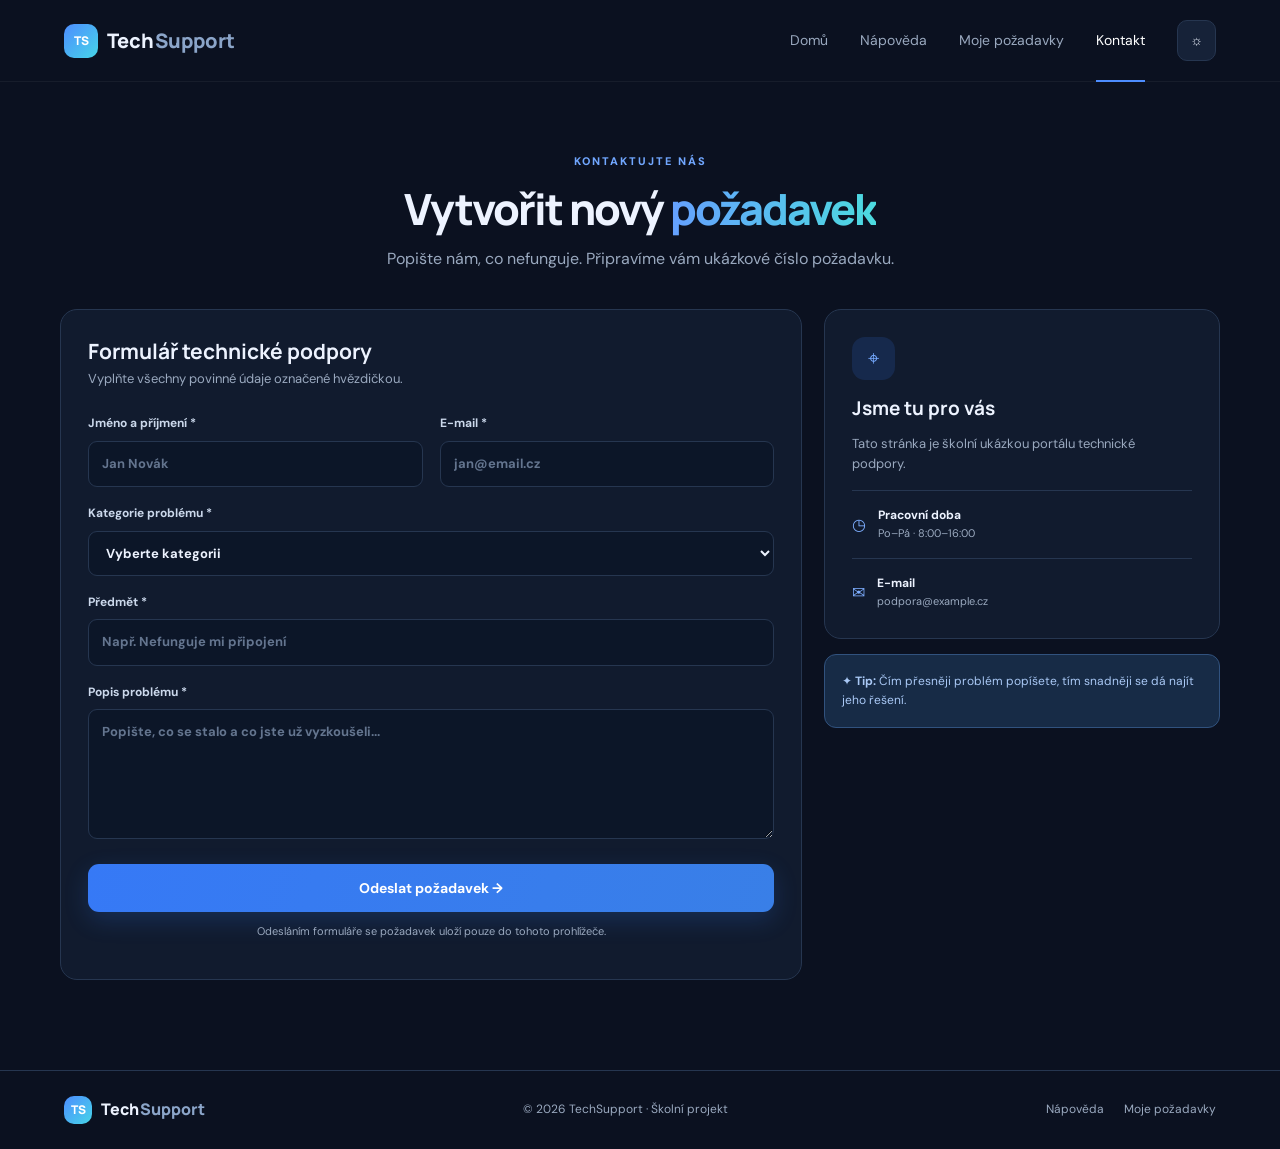
==== contact.html @ 4f9859d1 "Add files via upload" ====
<!DOCTYPE html>
<html lang="cs">
<head>
    <meta charset="UTF-8">
    <meta name="viewport" content="width=device-width, initial-scale=1.0">
    <title>Kontakt | TechSupport</title>
    <link rel="stylesheet" href="css/style.css">
    <script src="js/main.js" defer></script>
    <script src="js/contact.js" defer></script>
</head>
<body>

<header class="topbar">
    <a href="index.html" class="logo">
        <span class="logo-icon">TS</span>
        Tech<span>Support</span>
    </a>

    <button class="menu-toggle" aria-label="Otevřít menu">☰</button>

    <nav class="nav">
        <a href="index.html">Domů</a>
        <a href="help.html">Nápověda</a>
        <a href="tickets.html">Moje požadavky</a>
        <a href="contact.html" class="active">Kontakt</a>
        <button class="theme-toggle">☼</button>
    </nav>
</header>

<main class="page-main">

    <section class="page-hero compact">
        <span class="eyebrow">KONTAKTUJTE NÁS</span>
        <h1>Vytvořit nový <span>požadavek</span></h1>
        <p>
            Popište nám, co nefunguje. Připravíme vám ukázkové číslo požadavku.
        </p>
    </section>

    <div class="contact-layout">

        <form id="contact-form" class="form-card">

            <h2>Formulář technické podpory</h2>
            <p class="form-intro">
                Vyplňte všechny povinné údaje označené hvězdičkou.
            </p>

            <div class="form-grid">

                <label>
                    Jméno a příjmení *
                    <input
                        type="text"
                        name="name"
                        placeholder="Jan Novák"
                        maxlength="60"
                        required
                    >
                </label>

                <label>
                    E-mail *
                    <input
                        type="email"
                        name="email"
                        placeholder="jan@email.cz"
                        required
                    >
                </label>

                <label class="full">
                    Kategorie problému *
                    <select name="category" required>
                        <option value="">Vyberte kategorii</option>
                        <option>Hardware</option>
                        <option>Software</option>
                        <option>Internet a síť</option>
                        <option>Ostatní</option>
                    </select>
                </label>

                <label class="full">
                    Předmět *
                    <input
                        type="text"
                        name="subject"
                        placeholder="Např. Nefunguje mi připojení"
                        maxlength="100"
                        required
                    >
                </label>

                <label class="full">
                    Popis problému *
                    <textarea
                        name="message"
                        rows="5"
                        placeholder="Popište, co se stalo a co jste už vyzkoušeli..."
                        maxlength="1000"
                        required
                    ></textarea>
                </label>

            </div>

            <button type="submit" class="btn primary submit-btn">
                Odeslat požadavek →
            </button>

            <p class="form-footnote">
                Odesláním formuláře se požadavek uloží pouze do tohoto prohlížeče.
            </p>

            <div id="form-success" class="success-message" role="status" hidden></div>

        </form>

        <aside class="contact-info">

            <div class="info-card">
                <span class="category-icon blue">⌖</span>

                <h3>Jsme tu pro vás</h3>
                <p>
                    Tato stránka je školní ukázkou portálu technické podpory.
                </p>

                <div class="info-line">
                    <span>◷</span>
                    <div>
                        <b>Pracovní doba</b>
                        <small>Po–Pá · 8:00–16:00</small>
                    </div>
                </div>

                <div class="info-line">
                    <span>✉</span>
                    <div>
                        <b>E-mail</b>
                        <small>podpora@example.cz</small>
                    </div>
                </div>
            </div>

            <div class="info-tip">
                ✦ <b>Tip:</b>
                Čím přesněji problém popíšete, tím snadněji se dá najít jeho řešení.
            </div>

        </aside>
    </div>
</main>

<footer>
    <a href="index.html" class="logo">
        <span class="logo-icon">TS</span>
        Tech<span>Support</span>
    </a>

    <span>© 2026 TechSupport · Školní projekt</span>

    <div>
        <a href="help.html">Nápověda</a>
        <a href="tickets.html">Moje požadavky</a>
    </div>
</footer>

</body>
</html>
---- css/style.css ----
@import url('https://fonts.googleapis.com/css2?family=DM+Sans:wght@400;500;600;700;800&family=Manrope:wght@400;500;600;700;800&display=swap');

:root {
    --bg: #0b1120;
    --surface: #111b2e;
    --surface2: #162238;
    --text: #edf3ff;
    --muted: #9aa9bf;
    --line: #263650;
    --blue: #4d8dff;
    --cyan: #46d5e8;
}

* {
    box-sizing: border-box;
}

html {
    scroll-behavior: smooth;
}

body {
    margin: 0;
    background: var(--bg);
    color: var(--text);
    font-family: 'DM Sans', sans-serif;
    line-height: 1.6;
}

a {
    color: inherit;
    text-decoration: none;
}

button, input, textarea, select {
    font: inherit;
}

/* NAVIGACE */

.topbar {
    height: 82px;
    padding: 0 5%;
    display: flex;
    align-items: center;
    justify-content: space-between;
    border-bottom: 1px solid #ffffff0d;
    background: var(--bg);
    position: sticky;
    top: 0;
    z-index: 10;
}

.logo {
    font-family: Manrope, sans-serif;
    font-weight: 800;
    font-size: 20px;
    display: flex;
    align-items: center;
    gap: 9px;
}

.logo > span:last-child {
    margin-left: -8px;
    color: #8ba5c9;
}

.logo-icon {
    width: 34px;
    height: 34px;
    border-radius: 10px;
    background: linear-gradient(135deg, var(--blue), var(--cyan));
    display: grid;
    place-items: center;
    color: white;
    font-size: 12px;
    font-weight: 800;
}

.nav {
    display: flex;
    align-items: center;
    gap: 32px;
    color: var(--muted);
    font-size: 14px;
}

.nav a:hover,
.nav a.active {
    color: white;
}

.nav a.active {
    position: relative;
}

.nav a.active::after {
    content: "";
    position: absolute;
    left: 0;
    right: 0;
    bottom: -30px;
    height: 2px;
    background: var(--blue);
}

.theme-toggle,
.menu-toggle {
    background: var(--surface2);
    border: 1px solid var(--line);
    color: var(--text);
    border-radius: 10px;
    padding: 8px 12px;
    cursor: pointer;
}

.menu-toggle {
    display: none;
}

/* TLAČÍTKA */

.btn {
    border: 0;
    border-radius: 11px;
    padding: 13px 19px;
    display: inline-flex;
    align-items: center;
    gap: 12px;
    font-weight: 700;
    font-size: 14px;
    cursor: pointer;
    transition: 0.2s;
}

.btn:hover {
    transform: translateY(-2px);
    filter: brightness(1.1);
}

.primary {
    color: white;
    background: linear-gradient(110deg, #3679f6, #397fe7);
    box-shadow: 0 8px 25px #347bf533;
}

.secondary {
    border: 1px solid var(--line);
    background: var(--surface);
    color: var(--text);
}

.small {
    padding: 10px 14px;
    font-size: 12px;
}

/* ÚVODNÍ STRÁNKA */

.hero {
    max-width: 1160px;
    margin: auto;
    padding: 90px 0 82px;
    display: grid;
    grid-template-columns: 1.1fr 0.9fr;
    align-items: center;
    gap: 50px;
    min-height: 570px;
}

.eyebrow {
    font-size: 11px;
    letter-spacing: 2px;
    font-weight: 800;
    color: #71a7ff;
}

.hero h1,
.page-hero h1 {
    font: 800 clamp(38px, 5vw, 58px)/1.12 Manrope, sans-serif;
    letter-spacing: -2px;
    margin: 20px 0;
}

.hero h1 span,
.page-hero h1 span {
    background: linear-gradient(90deg, #65a0ff, #4cdbdf);
    background-clip: text;
    color: transparent;
}

.hero-copy > p,
.page-hero > p {
    max-width: 550px;
    color: var(--muted);
    font-size: 16px;
    line-height: 1.8;
}

.hero-actions {
    display: flex;
    gap: 13px;
    margin-top: 30px;
    flex-wrap: wrap;
}

.hero-note {
    margin-top: 27px;
    color: var(--muted);
    font-size: 12px;
}

.hero-visual {
    display: grid;
    place-items: center;
    min-height: 390px;
}

.support-card {
    width: min(100%, 360px);
    padding: 25px;
    border: 1px solid #314969;
    background: linear-gradient(145deg, #172943, #101a2b);
    border-radius: 22px;
    box-shadow: 0 20px 60px #0003;
}

.support-card-top {
    display: flex;
    justify-content: space-between;
    align-items: center;
}

.online-label {
    font-size: 10px;
    color: #57d8a5;
}

.headset {
    margin: 27px auto 12px;
    width: 62px;
    height: 62px;
    display: grid;
    place-items: center;
    border-radius: 20px;
    background: #2b65b733;
    color: #78adff;
    font-size: 28px;
}

.support-card h3 {
    text-align: center;
    font: 700 22px Manrope;
    margin: 5px;
}

.support-card > p {
    text-align: center;
    color: var(--muted);
    font-size: 12px;
}

.mini-row {
    margin-top: 10px;
    padding: 12px;
    background: #ffffff08;
    border: 1px solid #ffffff0b;
    border-radius: 10px;
    font-size: 12px;
}

.mini-row b {
    float: right;
    color: #77aaff;
}

/* KATEGORIE */

.section,
.page-main {
    max-width: 1160px;
    margin: auto;
}

.section {
    padding: 45px 0 85px;
}

.section-heading {
    display: flex;
    justify-content: space-between;
    align-items: end;
    margin-bottom: 25px;
}

.section h2,
.callout h2,
.page-main h2 {
    font: 700 27px Manrope;
    margin: 8px 0;
}

.text-link {
    color: #78aaff;
    font-size: 13px;
    font-weight: 700;
}

.category-grid {
    display: grid;
    grid-template-columns: repeat(4, 1fr);
    gap: 16px;
}

.category-card {
    position: relative;
    padding: 24px;
    border: 1px solid var(--line);
    border-radius: 16px;
    background: var(--surface);
    transition: 0.2s;
}

.category-card:hover {
    transform: translateY(-4px);
    border-color: #4d8dff88;
}

.category-icon {
    width: 43px;
    height: 43px;
    border-radius: 13px;
    display: grid;
    place-items: center;
    font-size: 20px;
}

.blue {
    background: #3679f626;
    color: #76aaff;
}

.purple {
    background: #9b70f526;
    color: #bd9bff;
}

.cyan {
    background: #35c8d526;
    color: #63e0e9;
}

.orange {
    background: #f39b4326;
    color: #ffbd72;
}

.category-card h3 {
    font: 700 16px Manrope;
    margin: 18px 0 5px;
}

.category-card p {
    font-size: 12px;
    color: var(--muted);
    margin: 0;
}

/* SPODNÍ VÝZVA */

.callout {
    max-width: 1160px;
    margin: 0 auto 80px;
    padding: 32px 38px;
    border: 1px solid #31527e;
    border-radius: 18px;
    background: linear-gradient(110deg, #172c4b, #12243a);
    display: flex;
    justify-content: space-between;
    align-items: center;
    gap: 20px;
}

.callout p {
    color: var(--muted);
    margin: 0;
    font-size: 13px;
}

/* PATIČKA */

footer {
    border-top: 1px solid var(--line);
    padding: 25px 5%;
    display: flex;
    align-items: center;
    justify-content: space-between;
    color: var(--muted);
    font-size: 12px;
}

footer .logo {
    font-size: 16px;
    color: var(--text);
}

footer .logo-icon {
    width: 28px;
    height: 28px;
}

footer div {
    display: flex;
    gap: 20px;
}

/* VNITŘNÍ STRÁNKY */

.page-main {
    padding: 65px 0 90px;
    min-height: 75vh;
}

.page-hero {
    text-align: center;
    margin: 0 auto 45px;
}

.page-hero h1 {
    font-size: 43px;
    margin: 12px;
}

.page-hero > p {
    margin: 0 auto;
}

.page-hero.compact {
    margin-bottom: 35px;
}

/* NÁPOVĚDA */

.search-box {
    margin: 28px auto 0;
    max-width: 570px;
    display: flex;
    align-items: center;
    gap: 12px;
    background: var(--surface);
    border: 1px solid var(--line);
    border-radius: 12px;
    padding: 0 17px;
    color: #7faeff;
}

.search-box input {
    width: 100%;
    padding: 15px 0;
    background: none;
    border: 0;
    outline: 0;
    color: var(--text);
}

.help-layout {
    display: grid;
    grid-template-columns: 205px 1fr;
    gap: 35px;
}

.help-sidebar {
    align-self: start;
    position: sticky;
    top: 105px;
    background: var(--surface);
    border: 1px solid var(--line);
    border-radius: 14px;
    padding: 18px;
    display: grid;
    gap: 13px;
    font-size: 13px;
}

.help-sidebar a {
    color: var(--muted);
}

.help-sidebar a:hover {
    color: #78aaff;
}

.help-group {
    margin-bottom: 28px;
    scroll-margin-top: 110px;
}

.help-group h2 {
    font-size: 19px;
    margin: 0 0 12px;
}

.faq-item {
    background: var(--surface);
    border: 1px solid var(--line);
    border-radius: 11px;
    margin-bottom: 9px;
    padding: 16px 18px;
}

.faq-item summary {
    cursor: pointer;
    font-weight: 600;
    font-size: 14px;
    list-style: none;
}

.faq-item summary::after {
    content: "+";
    float: right;
    color: #79aaff;
    font-size: 18px;
}

.faq-item[open] summary::after {
    content: "−";
}

.faq-item p {
    color: var(--muted);
    font-size: 13px;
    margin: 13px 0 0;
}

/* POŽADAVKY */

.ticket-panel,
.form-card,
.info-card {
    background: var(--surface);
    border: 1px solid var(--line);
    border-radius: 17px;
    padding: 27px;
}

.panel-heading {
    display: flex;
    justify-content: space-between;
    align-items: center;
    gap: 20px;
}

.panel-heading h2 {
    font-size: 20px;
    margin: 0;
}

.panel-heading p,
.form-intro {
    color: var(--muted);
    font-size: 13px;
    margin: 4px 0 0;
}

.empty-state {
    text-align: center;
    padding: 38px 15px;
    color: var(--muted);
}

.empty-state h3 {
    color: var(--text);
    margin: 9px 0 3px;
}

.empty-state p {
    font-size: 13px;
}

.empty-icon {
    font-size: 30px;
    color: #78aaff;
}

.ticket-row {
    padding: 17px 0;
    border-bottom: 1px solid var(--line);
    display: flex;
    justify-content: space-between;
    gap: 20px;
}

.ticket-row h3 {
    font-size: 14px;
    margin: 0 0 4px;
}

.ticket-row p,
.ticket-meta {
    font-size: 12px;
    color: var(--muted);
    margin: 0;
}

.ticket-tag {
    align-self: center;
    background: #d9a34b20;
    color: #f0bd70;
    padding: 5px 10px;
    border-radius: 30px;
    font-size: 11px;
    white-space: nowrap;
}

.notice {
    font-size: 12px;
    color: var(--muted);
    margin-top: 18px;
}

/* KONTAKTNÍ FORMULÁŘ */

.contact-layout {
    display: grid;
    grid-template-columns: 1.5fr 0.8fr;
    gap: 22px;
    align-items: start;
}

.form-card h2 {
    font-size: 21px;
    margin: 0;
}

.form-grid {
    display: grid;
    grid-template-columns: 1fr 1fr;
    gap: 17px;
    margin: 25px 0;
}

.form-grid label {
    display: grid;
    gap: 7px;
    font-size: 12px;
    font-weight: 700;
    color: #cbd8eb;
}

.form-grid .full {
    grid-column: 1 / -1;
}

.form-grid input,
.form-grid textarea,
.form-grid select {
    width: 100%;
    padding: 12px 13px;
    border: 1px solid var(--line);
    border-radius: 9px;
    background: #0c1628;
    color: var(--text);
    outline: 0;
    font-size: 13px;
}

.form-grid input:focus,
.form-grid textarea:focus,
.form-grid select:focus {
    border-color: var(--blue);
}

.form-grid textarea {
    resize: vertical;
}

.form-grid input::placeholder,
.form-grid textarea::placeholder {
    color: #64758f;
}

.submit-btn {
    width: 100%;
    justify-content: center;
}

.form-footnote {
    font-size: 11px;
    color: var(--muted);
    text-align: center;
}

.success-message {
    margin-top: 16px;
    padding: 14px;
    border: 1px solid #39c99566;
    background: #39c99515;
    color: #73e3b7;
    border-radius: 10px;
    font-size: 13px;
}

.contact-info {
    display: grid;
    gap: 15px;
}

.info-card h3 {
    font: 700 19px Manrope;
    margin: 15px 0 5px;
}

.info-card > p {
    font-size: 13px;
    color: var(--muted);
}

.info-line {
    display: flex;
    gap: 12px;
    align-items: center;
    padding-top: 15px;
    margin-top: 15px;
    border-top: 1px solid var(--line);
    color: #7eaeff;
}

.info-line div {
    display: grid;
    color: var(--text);
    font-size: 12px;
}

.info-line small {
    color: var(--muted);
    font-size: 11px;
}

.info-tip {
    padding: 17px;
    border: 1px solid #31527e;
    border-radius: 12px;
    background: #172b46;
    color: #a9c8f5;
    font-size: 12px;
}

/* SVĚTLÝ REŽIM */

.light-theme {
    --bg: #f3f6fb;
    --surface: #ffffff;
    --surface2: #eaf0f8;
    --text: #17243a;
    --muted: #65748a;
    --line: #dce4ef;
}

.light-theme .topbar {
    background: #f3f6fb;
}

.light-theme .support-card {
    background: linear-gradient(145deg, #ffffff, #eaf2ff);
    border-color: #d3e0f2;
}

.light-theme .mini-row {
    background: #e9f0fa;
    border-color: #dce6f4;
}

.light-theme .callout {
    background: linear-gradient(110deg, #e5efff, #e9f9fb);
}

.light-theme .form-grid input,
.light-theme .form-grid textarea,
.light-theme .form-grid select {
    background: #f7f9fc;
    color: #17243a;
}

/* RESPONZIVITA */

@media (max-width: 1200px) {
    .hero,
    .section,
    .callout,
    .page-main {
        margin-left: 5%;
        margin-right: 5%;
    }

    .hero {
        padding-top: 65px;
    }
}

@media (max-width: 760px) {
    .topbar {
        height: 70px;
    }

    .menu-toggle {
        display: block;
    }

    .nav {
        display: none;
        position: absolute;
        top: 69px;
        left: 0;
        right: 0;
        background: var(--surface);
        padding: 20px 5%;
        border-bottom: 1px solid var(--line);
        flex-direction: column;
        align-items: stretch;
        gap: 17px;
    }

    .nav.open {
        display: flex;
    }

    .nav a.active::after {
        display: none;
    }

    .hero {
        grid-template-columns: 1fr;
        padding: 60px 0 45px;
        gap: 15px;
    }

    .hero-visual {
        min-height: 330px;
    }

    .hero h1 {
        font-size: 43px;
    }

    .category-grid {
        grid-template-columns: 1fr 1fr;
    }

    .section-heading {
        align-items: start;
        gap: 12px;
    }

    .callout {
        align-items: start;
        flex-direction: column;
        padding: 25px;
    }

    .help-layout {
        grid-template-columns: 1fr;
    }

    .help-sidebar {
        position: static;
        display: flex;
        flex-wrap: wrap;
    }

    .help-sidebar b {
        width: 100%;
    }

    .contact-layout {
        grid-template-columns: 1fr;
    }

    .page-main {
        padding-top: 45px;
    }

    .page-hero h1 {
        font-size: 35px;
    }

    footer {
        flex-wrap: wrap;
        gap: 16px;
    }

    footer > span {
        order: 3;
        width: 100%;
    }
}

@media (max-width: 480px) {
    .category-grid {
        grid-template-columns: 1fr;
    }

    .hero-actions {
        flex-direction: column;
        align-items: stretch;
    }

    .hero-actions .btn {
        justify-content: center;
    }

    .form-grid {
        grid-template-columns: 1fr;
    }

    .form-grid .full {
        grid-column: auto;
    }

    .panel-heading {
        align-items: start;
        flex-direction: column;
    }

    .ticket-row {
        flex-direction: column;
        gap: 8px;
    }

    .ticket-tag {
        align-self: start;
    }
}
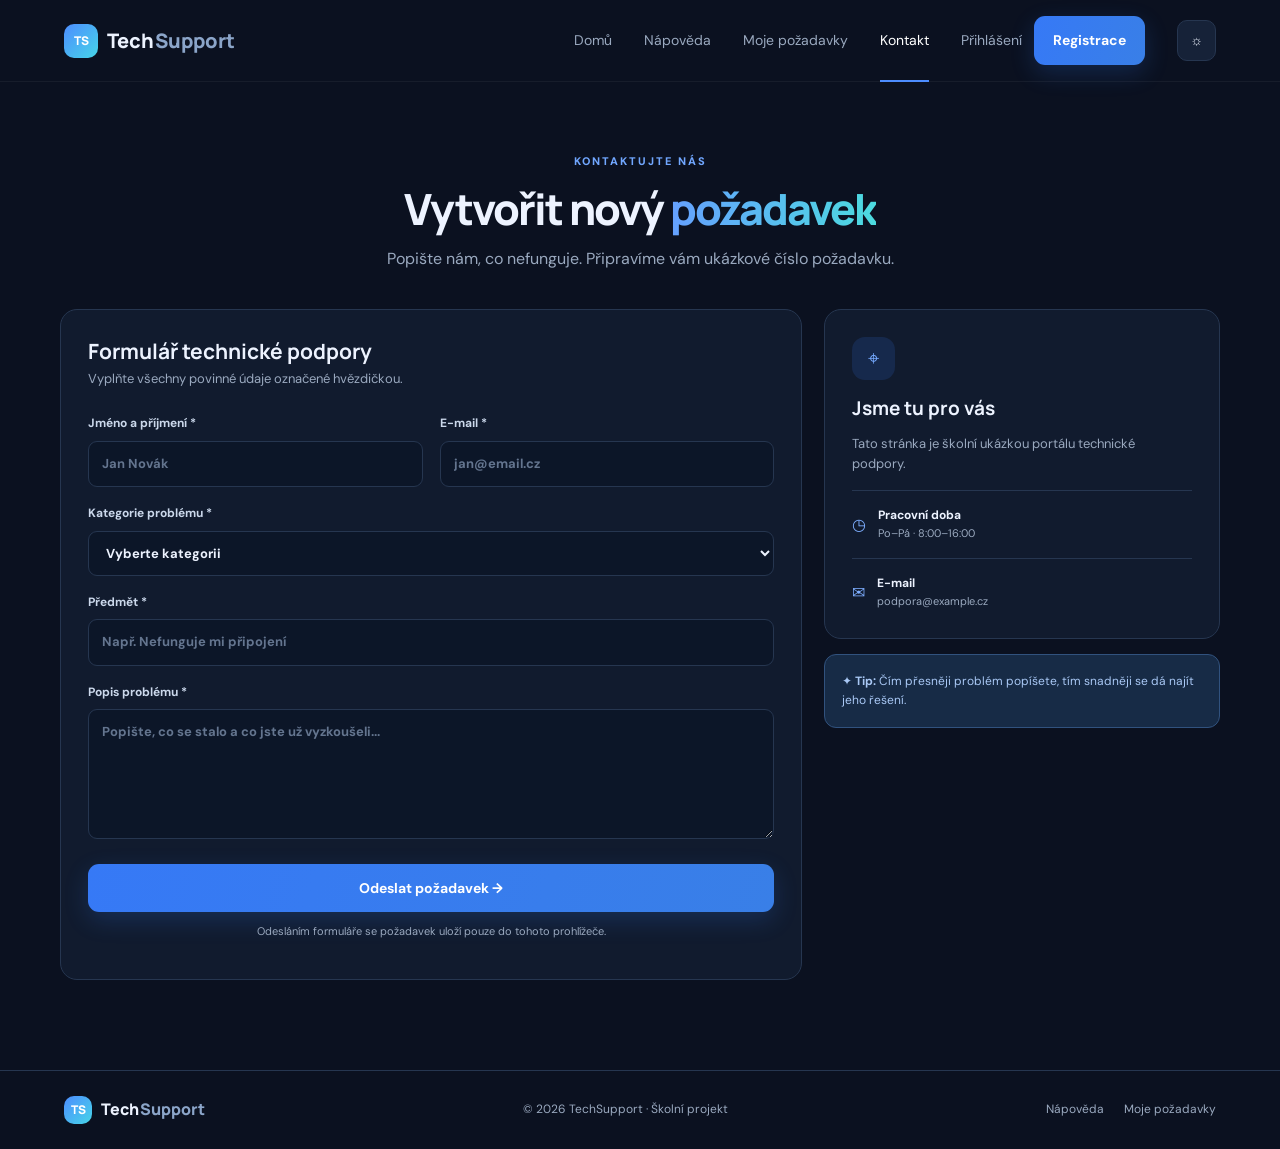
==== commit 25264d6e: "Enhance contact page with auth navigation Added authentication links for login and registration." ====
--- a/contact.html
+++ b/contact.html
@@ -23,6 +23,11 @@
         <a href="help.html">Nápověda</a>
         <a href="tickets.html">Moje požadavky</a>
         <a href="contact.html" class="active">Kontakt</a>
+        
+        <div id="auth-navigation" style="display:flex; align-items:center; gap:12px;">
+                <a href="login.html">Přihlášení</a>
+                <a href="register.html" class="btn primary">Registrace</a>
+        </div>
         <button class="theme-toggle">☼</button>
     </nav>
 </header>
@@ -167,4 +172,4 @@
 </footer>
 
 </body>
-</html>+</html>
